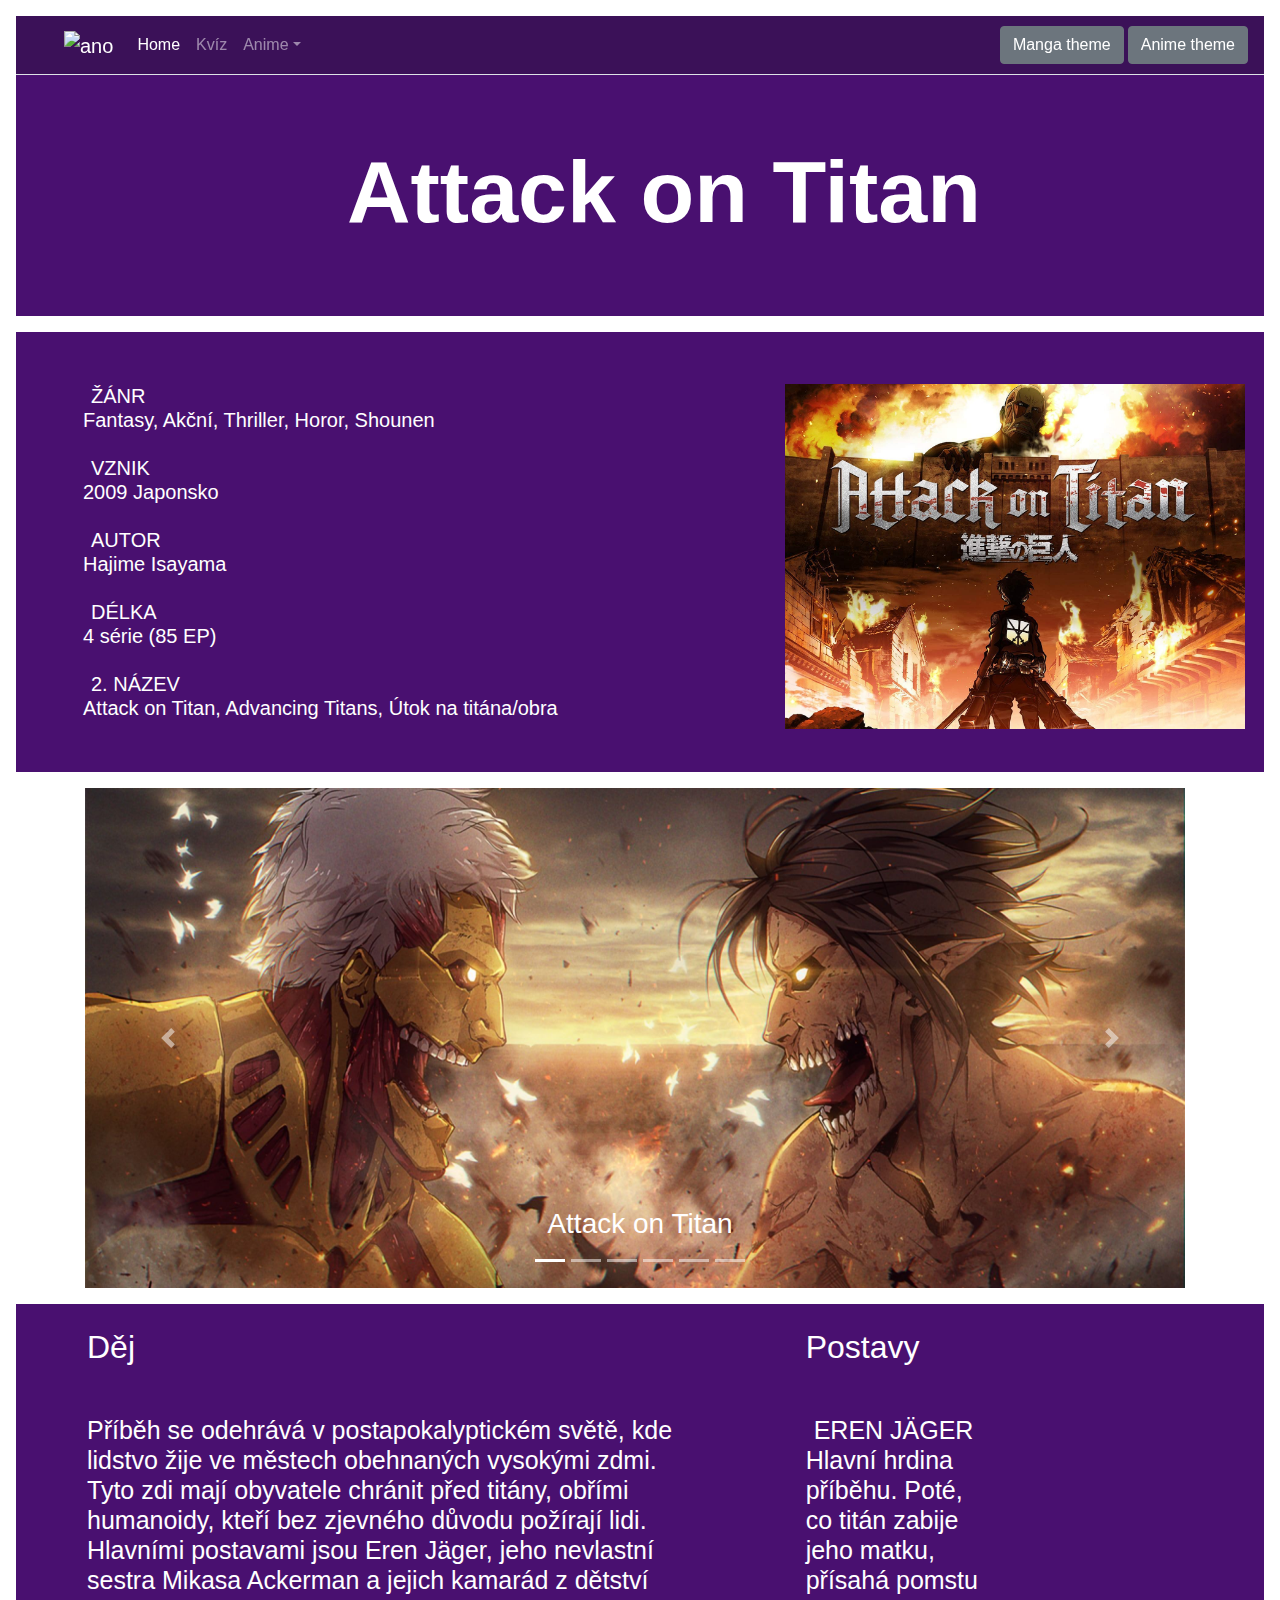
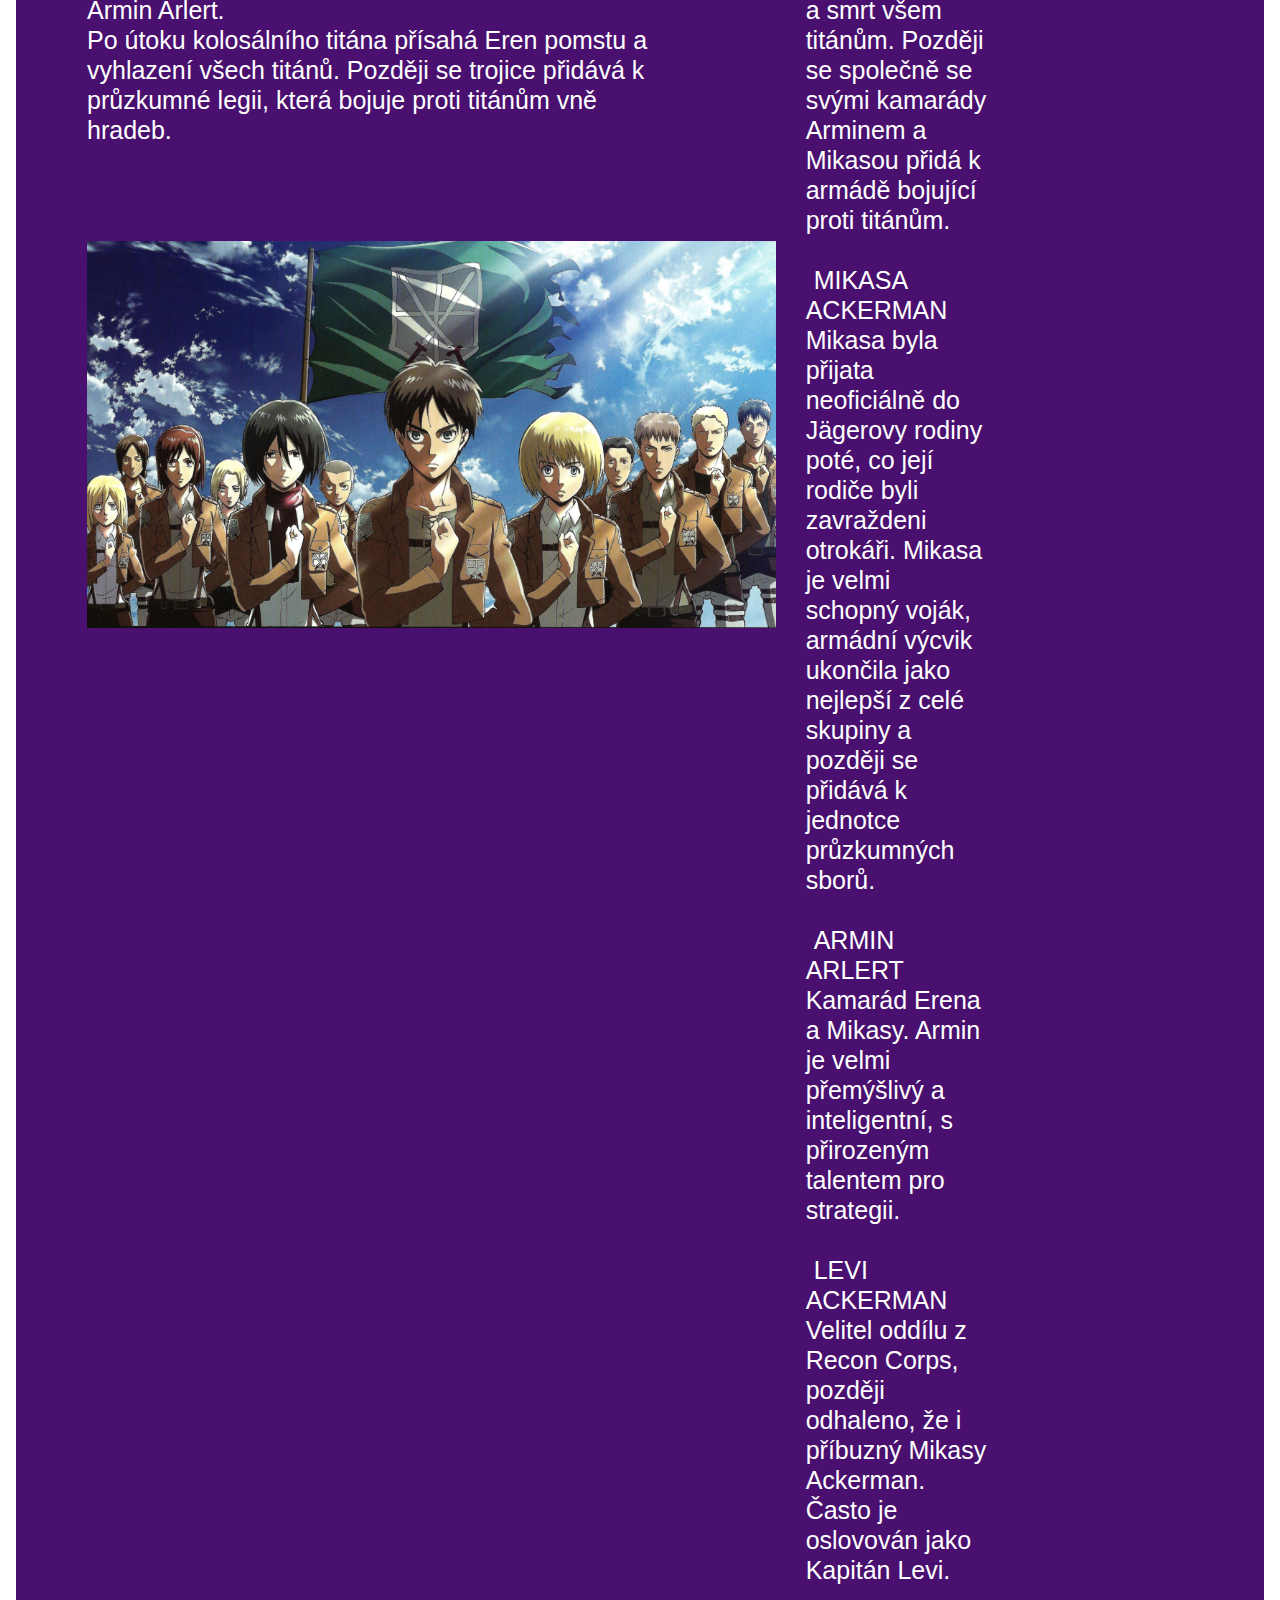
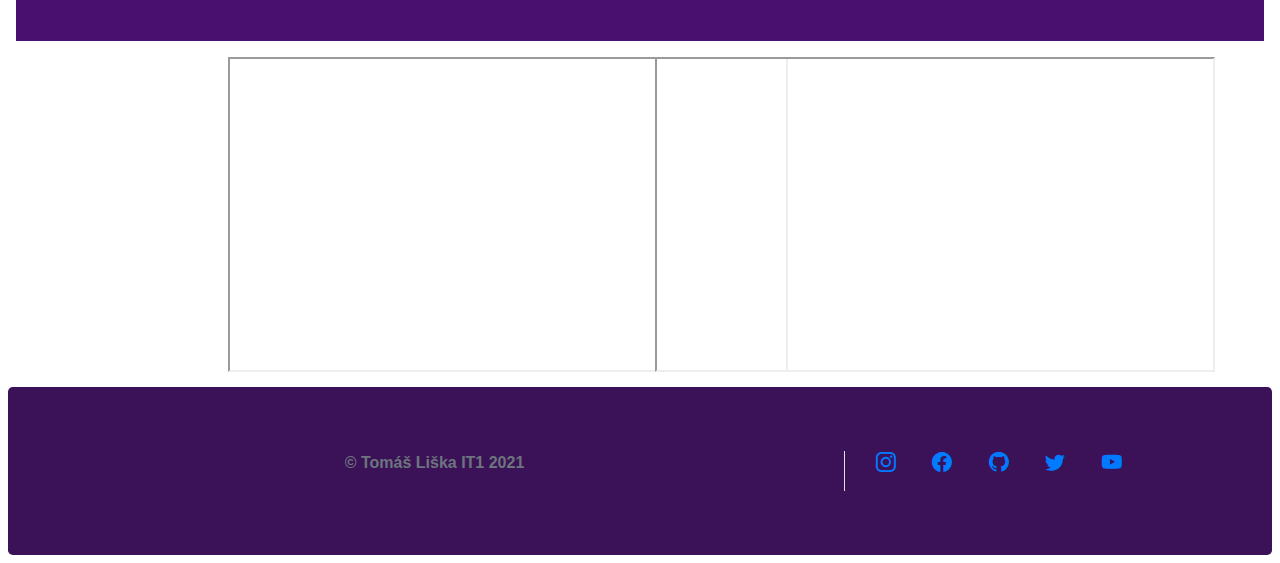
==== AOT/index.html @ 2764ac82 "Add files via upload" ====
<!doctype html>
<html lang="cs">

<head>
    <title>Attack on Titan</title>
    <!-- Required meta tags -->
    <meta charset="utf-8">
    <meta name="viewport" content="width=device-width, initial-scale=1, shrink-to-fit=no">

    <!-- Bootstrap CSS -->
    <link rel="stylesheet" href="https://stackpath.bootstrapcdn.com/bootstrap/4.3.1/css/bootstrap.min.css"
        integrity="sha384-ggOyR0iXCbMQv3Xipma34MD+dH/1fQ784/j6cY/iJTQUOhcWr7x9JvoRxT2MZw1T" crossorigin="anonymous">
    <link rel="stylesheet" href="https://cdn.jsdelivr.net/npm/bootstrap-icons@1.5.0/font/bootstrap-icons.css">
    <link href="path/to/lightbox.css" rel="stylesheet" />
    <link rel="stylesheet" href="../moje.css">
    <link href="../manga.css" rel="alternate stylesheet" type="text/css" title="alternate">
</head>

<body>

    <nav class="navbar navbar-expand-sm navbar-dark bg-secondary sticky-top border-bottom mt-3 ml-3 mr-3 mb-0 pl-5">
        <a class="navbar-brand" href="#"><img src="../img/zerotwo.gif" alt="ano"></a>
        <button class="navbar-toggler" type="button" data-toggle="collapse" data-target="#collapsibleNavbar">
            <span class="navbar-toggler-icon"></span>
        </button>
        <div class="collapse navbar-collapse" id="collapsibleNavbar">
            <ul class="navbar-nav mr-auto mt-2 mt-lg-0">
                <li class="nav-item active">
                    <a class="nav-link" href="../index.html">Home <span class="sr-only">(current)</span></a>
                </li>
                <li class="nav-item">
                    <a class="nav-link" href="../kviz/index.html">Kvíz</a>
                </li>
                <li class="nav-item dropdown">
                    <a class="nav-link dropdown-toggle" href="#" id="dropdownId" data-toggle="dropdown"
                        aria-haspopup="true" aria-expanded="false">Anime</a>
                    <div class="dropdown-menu" aria-labelledby="dropdownId">
                        <a class="dropdown-item" href="../AOT/index.html">Attack on Titan</a>
                        <a class="dropdown-item" href="../Dororo/index.html">Dororo</a>
                        <a class="dropdown-item" href="../HunterxHunter/index.html">Hunter X Hunter</a>
                        <a class="dropdown-item" href="../JujutsuKaisen/index.html">Jujutsu Kaisen</a>
                        <a class="dropdown-item" href="../Evangelion/index.html">Evangelion</a>
                    </div>
                </li>
            </ul>
            <form class="form-inline my-2 my-lg-0">
                <a href="javascript:chooseStyle('alternate', 60)" type="button" class="btn btn-secondary ml-2">Manga theme</a>
                <a href="javascript:chooseStyle('default', 60)" type="button" class="btn btn-secondary ml-1">Anime theme</a>
            </form>
        </div>
    </nav>

    <header class="jumbotron jumbotron-fluid bg-dark mt-0 ml-3 mb-3 mr-3">
        <h1 class="text-white display-2 font-weight-bolder text-center ml-5">Attack on Titan</h1>
    </header>
    <main class="container-fluid">
        <div class="m-3">
            <div class="row bg-dark p-1">
                <div class="col-6">


                    <p class="text-white display-4 text-left m-5">
                        <strong class="text-uppercase ml-2">Žánr</strong> <br>
                        Fantasy, Akční, Thriller, Horor, Shounen <br>
                        <br>
                        <strong class="text-uppercase ml-2">Vznik</strong> <br>
                        2009 Japonsko <br>
                        <br>
                        <strong class="text-uppercase ml-2">Autor</strong> <br>
                        Hajime Isayama <br>
                        <br>
                        <strong class="text-uppercase ml-2">Délka</strong> <br>
                        4 série (85 EP) <br>
                        <br>
                        <strong class="text-uppercase ml-2">2. Název</strong> <br>
                        Attack on Titan, Advancing Titans, Útok na titána/obra
                    </p>
                </div>
                <div class="col-6 ">
                    <img src="../img/AOT/uvodkaAOT.jpg" alt="uvodni foto" class="img-fluid float-right mt-5"
                        width="460" height="345">
                </div>
            </div>
            <!-- Slider -->
            <div class="container mt-3">
                <!-- Slider -->
                <div id="carouselId" class="carousel slide" data-ride="carousel">
                    <ol class="carousel-indicators">
                        <li data-target="#carouselId" data-slide-to="0" class="active"></li>
                        <li data-target="#carouselId" data-slide-to="1"></li>
                        <li data-target="#carouselId" data-slide-to="2"></li>
                        <li data-target="#carouselId" data-slide-to="3"></li>
                        <li data-target="#carouselId" data-slide-to="4"></li>
                        <li data-target="#carouselId" data-slide-to="5"></li>
                    </ol>
                    <div class="carousel-inner" role="listbox">
                        <div class="carousel-item active">
                            <img src="../img/AOT/C-01.png" alt="AOT" class="img-responsive">
                            <div class="carousel-caption d-none d-md-block">
                                <h3>Attack on Titan</h3>

                            </div>
                        </div>
                        <div class="carousel-item">
                            <img src="../img/AOT/C-02.png" alt="AOT" class="img-responsive">
                            <div class="carousel-caption d-none d-md-block">
                                <h3>Attack on Titan</h3>

                            </div>
                        </div>
                        <div class="carousel-item">
                            <img src="../img/AOT/C-13.png" alt="AOT" class="img-responsive">
                            <div class="carousel-caption d-none d-md-block">
                                <h3>Attack on Titan</h3>
                            </div>
                        </div>
                        <div class="carousel-item">
                            <img src="../img/AOT/L-01.png" alt="AOT" class="img-responsive">
                            <div class="carousel-caption d-none d-md-block">
                                <h3>Attack on Titan</h3>
                            </div>
                        </div>
                        <div class="carousel-item">
                            <img src="../img/AOT/L-02.png" alt="AOT" class="img-responsive">
                            <div class="carousel-caption d-none d-md-block">
                                <h3>Attack on Titan</h3>
                            </div>
                        </div>
                        <div class="carousel-item">
                            <img src="../img/AOT/L-03.png" alt="AOT" class="img-responsive">
                            <div class="carousel-caption d-none d-md-block">
                                <h3>Attack on Titan</h3>
                            </div>
                        </div>

                    </div>
                    <a class="carousel-control-prev" href="#carouselId" role="button" data-slide="prev">
                        <span class="carousel-control-prev-icon" aria-hidden="true"></span>
                        <span class="sr-only">Previous</span>
                    </a>
                    <a class="carousel-control-next" href="#carouselId" role="button" data-slide="next">
                        <span class="carousel-control-next-icon" aria-hidden="true"></span>
                        <span class="sr-only">Next</span>
                    </a>
                </div>
            </div>
            <div class="row bg-dark p-2 mt-3">
                <div class="col-7">
                    <h2 class="text-white m-3 ml-5 ">Děj</h2>

                    <p class="text-white display-3 text-left m-5">Příběh se odehrává v postapokalyptickém světě, kde
                        lidstvo žije ve městech obehnaných vysokými zdmi.
                        Tyto zdi mají obyvatele chránit před titány, obřími humanoidy, kteří bez zjevného důvodu
                        požírají lidi. <br>
                        Hlavními postavami jsou Eren Jäger, jeho nevlastní sestra Mikasa Ackerman a jejich
                        kamarád z dětství Armin Arlert. <br>
                        Po útoku kolosálního titána přísahá Eren pomstu a vyhlazení všech
                        titánů. Později se trojice přidává k průzkumné legii, která bojuje proti titánům vně hradeb.
                    </p>
                    <img src="../img/AOT/dejAOT.jpg" alt="dej" class="img-fluid ml-5 mt-5 float-bottom" width="820"
                        height="540">
                </div>
                <div class="col-3">
                    <h2 class="text-white m-3 ml-5 ">Postavy</h2>
                    <p class="text-white display-3 text-left m-5">
                        <strong class="text-uppercase ml-2">Eren Jäger</strong> <br>
                        Hlavní hrdina příběhu. Poté, co titán zabije jeho matku, přísahá pomstu a smrt všem titánům.
                        Později se společně se svými kamarády Arminem a Mikasou přidá k armádě bojující proti
                        titánům.
                        <br>
                        <br>
                        <strong class="text-uppercase ml-2">Mikasa Ackerman</strong> <br>
                        Mikasa byla přijata neoficiálně do Jägerovy rodiny poté, co její rodiče byli zavraždeni
                        otrokáři. Mikasa je velmi schopný voják, armádní výcvik ukončila jako nejlepší z celé
                        skupiny a
                        později se přidává k jednotce průzkumných sborů.<br>
                        <br>
                        <strong class="text-uppercase ml-2">Armin Arlert</strong> <br>
                        Kamarád Erena a Mikasy. Armin je velmi přemýšlivý a inteligentní, s přirozeným talentem pro
                        strategii. <br>
                        <br>
                        <strong class="text-uppercase ml-2">Levi Ackerman</strong> <br>
                        Velitel oddílu z Recon Corps, později odhaleno, že i příbuzný Mikasy Ackerman. Často je
                        oslovován jako Kapitán Levi. <br>
                    </p>
                </div>
            </div>
        </div>

        <div class="row">
            <div class="col-2">

            </div>
            <div class="col-4">
                <iframe width="560" height="315" src="https://www.youtube-nocookie.com/embed/CID-sYQNCew"
                    title="YouTube video player"
                    allow="accelerometer; autoplay; clipboard-write; encrypted-media; gyroscope; picture-in-picture"
                    allowfullscreen></iframe>
            </div>
            <div class="col-5">
                <iframe width="560" height="315" src="https://www.youtube-nocookie.com/embed/MGRm4IzK1SQ"
                    title="YouTube video player"
                    allow="accelerometer; autoplay; clipboard-write; encrypted-media; gyroscope; picture-in-picture"
                    allowfullscreen></iframe>
            </div>
        </div>

    </main>


    <footer class="jumbotron bg-secondary m-2">
        <div class="row text-muted p-">
            <div class="col-sm-8 border-right">
                <p class="text-center"><strong>© Tomáš Liška IT1 2021</strong></p>
            </div>

            <div class="col-sm-4">
                <a href="https://www.instagram.com/ten_taemten/" target="_blank"><i
                        class="bi bi-instagram p-3 display-4"></i></a>
                <a href="https://www.facebook.com/tomas.liska.1401/" target="_blank"><i
                        class="bi bi-facebook p-3 display-4"></i></a>
                <a href="https://github.com/kontridio" target="_blank"><i class="bi bi-github p-3 display-4"></i></a>
                <a href="https://twitter.com/kontridio" target="_blank"><i class="bi bi-twitter p-3 display-4"></i></a>
                <a href="https://www.youtube.com/channel/UC1_7h8FZgHULNSvkoJ6gxEg/featured" target="_blank"><i
                        class="bi bi-youtube p-3 display-4"></i></a>

            </div>
        </div>
    </footer>
    <!-- Optional JavaScript -->
    <!-- jQuery first, then Popper.js, then Bootstrap JS -->
    <script src="https://code.jquery.com/jquery-3.3.1.slim.min.js"
        integrity="sha384-q8i/X+965DzO0rT7abK41JStQIAqVgRVzpbzo5smXKp4YfRvH+8abtTE1Pi6jizo"
        crossorigin="anonymous"></script>
    <script src="https://cdnjs.cloudflare.com/ajax/libs/popper.js/1.14.7/umd/popper.min.js"
        integrity="sha384-UO2eT0CpHqdSJQ6hJty5KVphtPhzWj9WO1clHTMGa3JDZwrnQq4sF86dIHNDz0W1"
        crossorigin="anonymous"></script>
    <script src="https://stackpath.bootstrapcdn.com/bootstrap/4.3.1/js/bootstrap.min.js"
        integrity="sha384-JjSmVgyd0p3pXB1rRibZUAYoIIy6OrQ6VrjIEaFf/nJGzIxFDsf4x0xIM+B07jRM"
        crossorigin="anonymous"></script>
    <script src="path/to/lightbox.js"></script>
    <script src="../styleswitch.js"></script>
</body>

</html>
---- moje.css ----
body{
    background: url(img/zenicu.jpg);
    background-attachment: fixed;
}

.bg-dark {
    background-color: #3d0066ef!important;
}

.bg-secondary {
    background-color: #2e014def!important;
}

nav img  {
    width: 70px;
}

.font-weight-bold {
    font-family:sans-serif!important;
}

.display-4 {
    font-size: 20px;
}

.display-3 {
  font-size: 25px;
}


video {
    /* override other styles to make responsive */
    width: 100%    !important;
    height: auto   !important;
    
  }
---- manga.css ----
body{
    background: url(img/manga.jpg);
    background-attachment: fixed;
}

.bg-dark {
    background-color: #3b2f4bec!important;
}

.bg-secondary {
    background-color: #22162bef!important;
}

.bg-info {
    background-color: #ffffffef!important;
}

img {
    filter: grayscale(100%);
}

nav img  {
    width: 70px;
}

.font-weight-bold {
    font-family:sans-serif!important;
}

.display-4 {
    font-size: 20px;
}

.display-3 {
  font-size: 25px;
}

video {
    /* override other styles to make responsive */
    width: 100%    !important;
    height: auto   !important;
  }
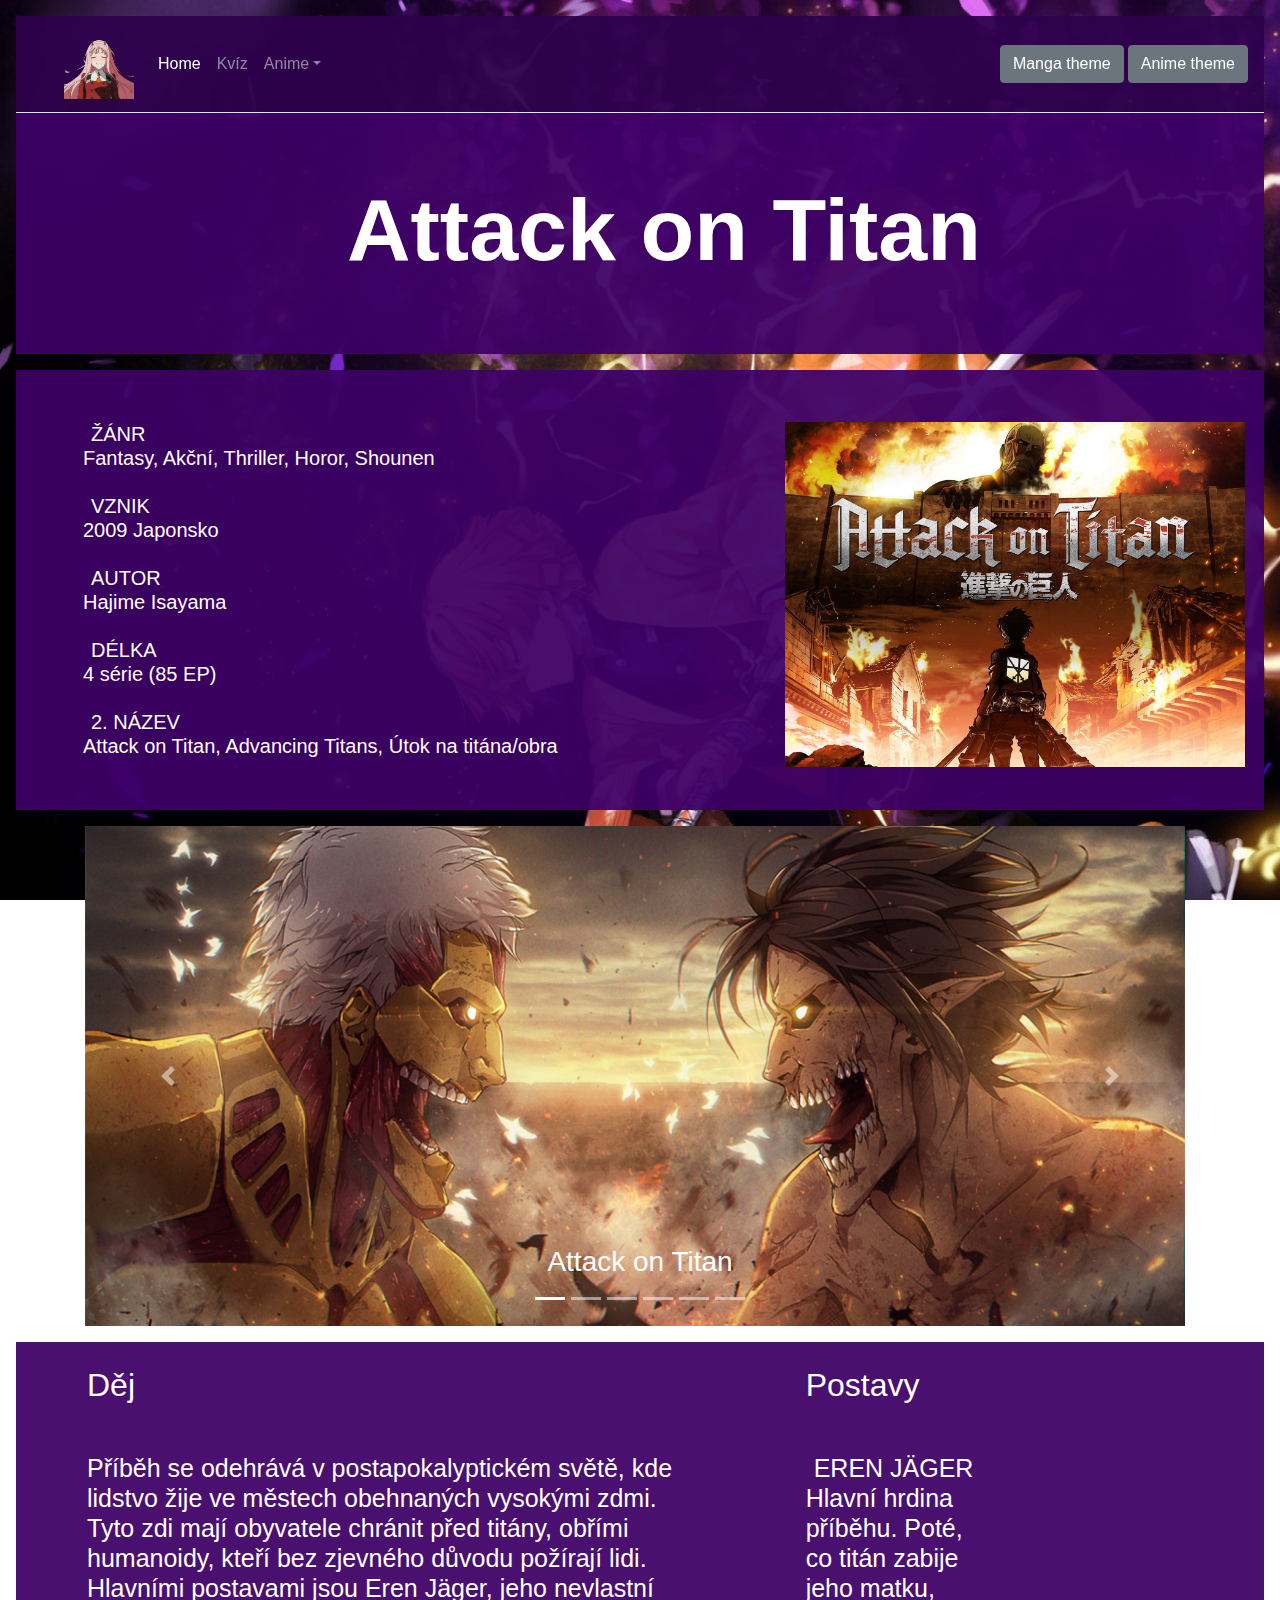
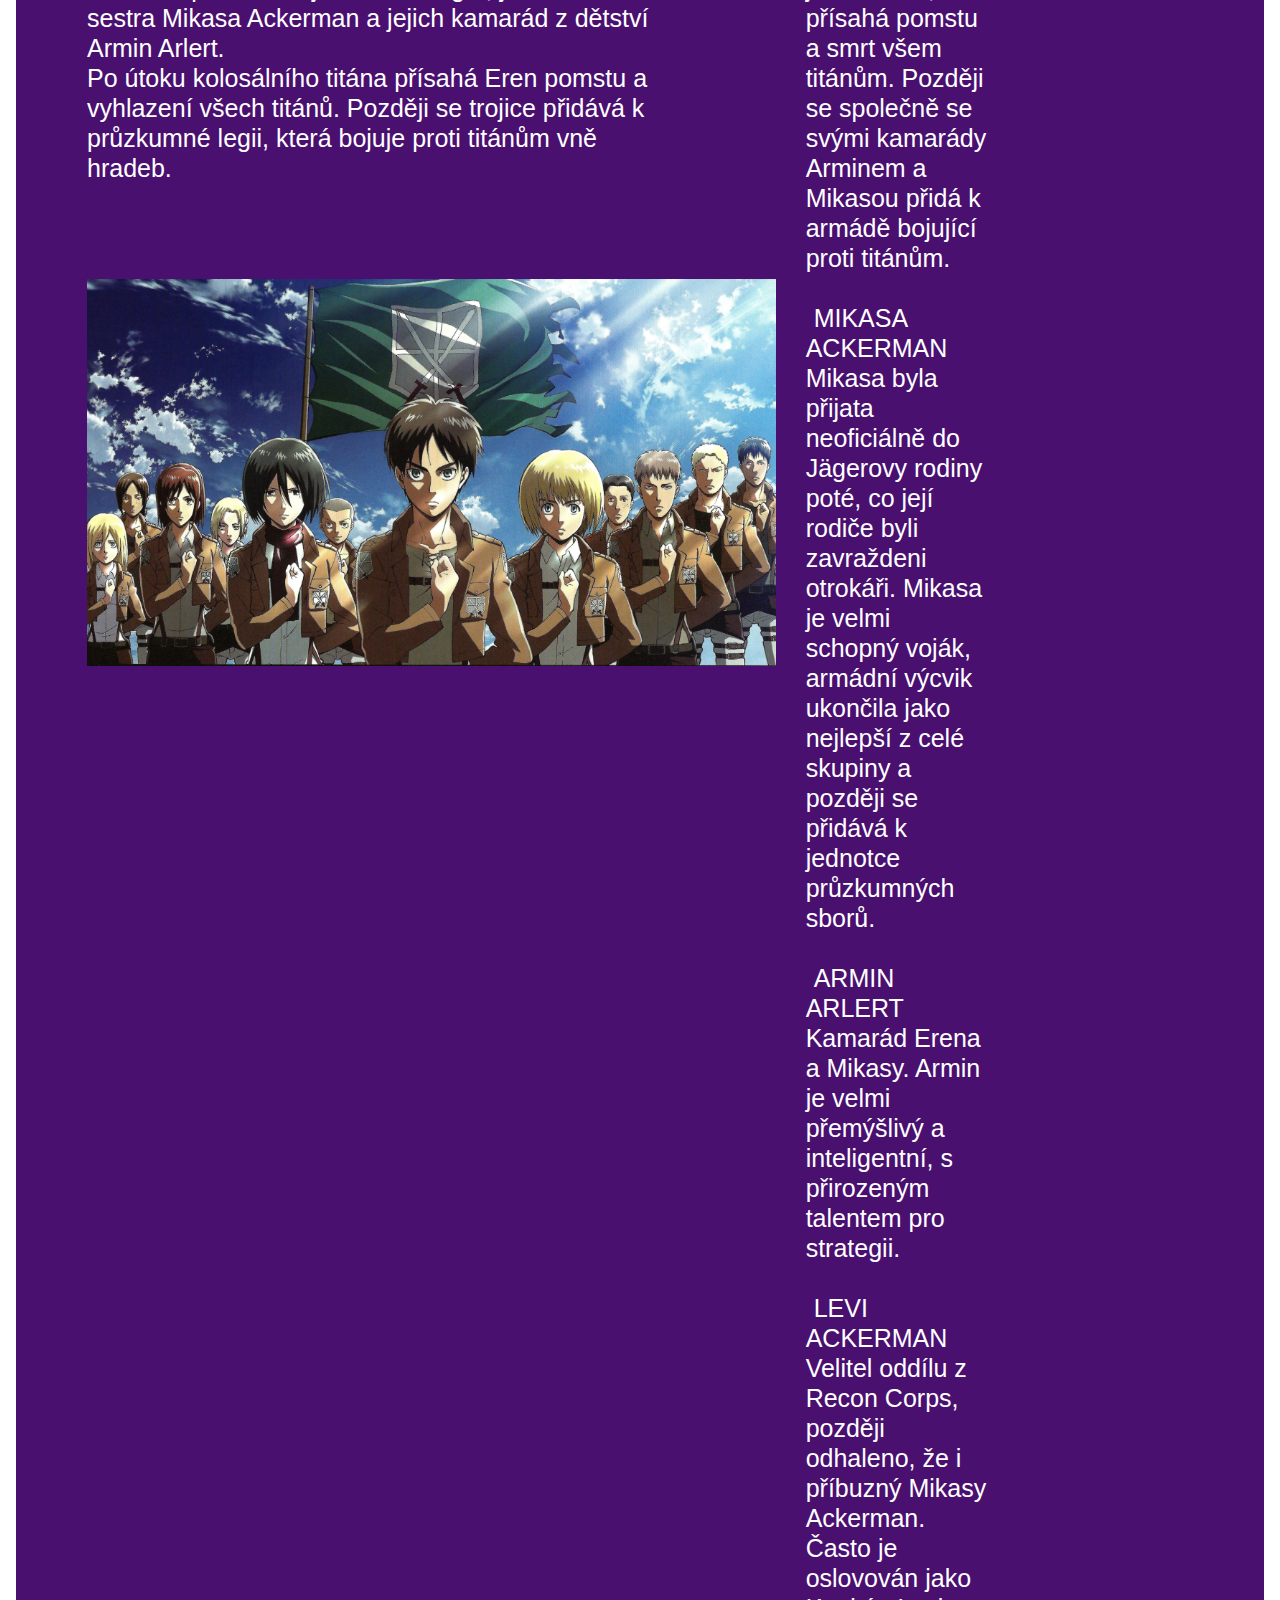
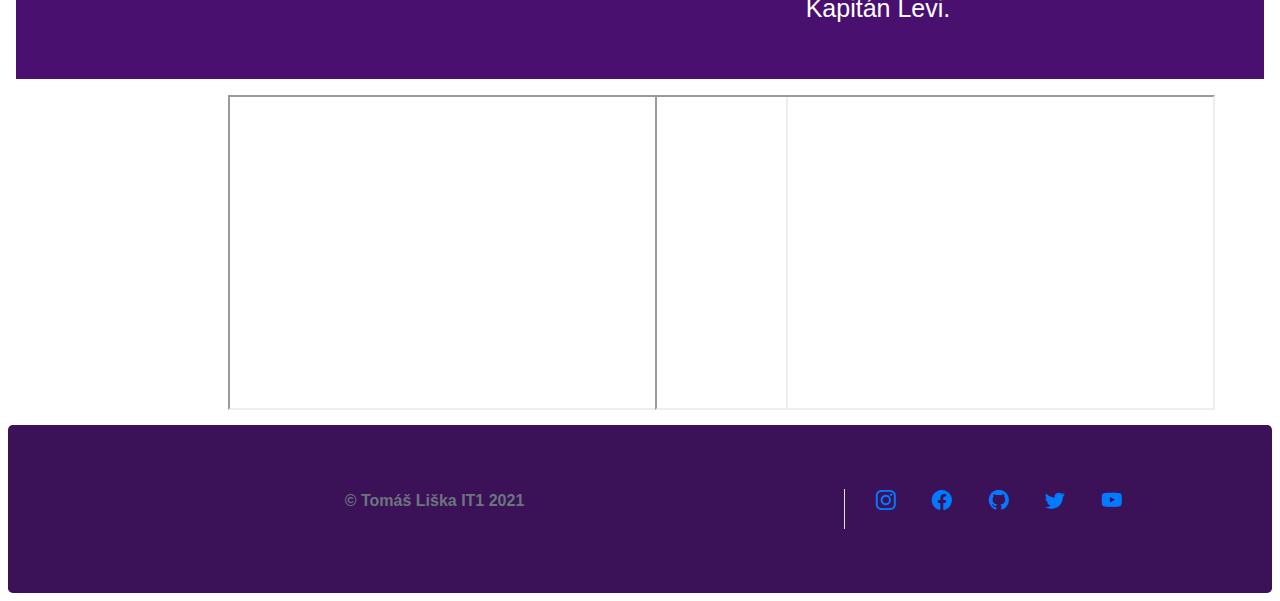
==== commit bcf5d6f9: "Update index.html" ====
--- a/AOT/index.html
+++ b/AOT/index.html
@@ -6,6 +6,7 @@
     <!-- Required meta tags -->
     <meta charset="utf-8">
     <meta name="viewport" content="width=device-width, initial-scale=1, shrink-to-fit=no">
+    <meta name="description" content="Webová stránka o anime a manze / website about anime and manga / Attack on Titan">
 
     <!-- Bootstrap CSS -->
     <link rel="stylesheet" href="https://stackpath.bootstrapcdn.com/bootstrap/4.3.1/css/bootstrap.min.css"
@@ -44,8 +45,8 @@
                 </li>
             </ul>
             <form class="form-inline my-2 my-lg-0">
-                <a href="javascript:chooseStyle('alternate', 60)" type="button" class="btn btn-secondary ml-2">Manga theme</a>
-                <a href="javascript:chooseStyle('default', 60)" type="button" class="btn btn-secondary ml-1">Anime theme</a>
+                <a href="javascript:chooseStyle('alternate', 60)" class="btn btn-secondary ml-2">Manga theme</a>
+                <a href="javascript:chooseStyle('default', 60)" class="btn btn-secondary ml-1">Anime theme</a>
             </form>
         </div>
     </nav>
@@ -242,4 +243,4 @@
     <script src="../styleswitch.js"></script>
 </body>
 
-</html>+</html>
--- a/moje.css
+++ b/moje.css
@@ -33,4 +33,4 @@
     width: 100%    !important;
     height: auto   !important;
     
-  }+  }
